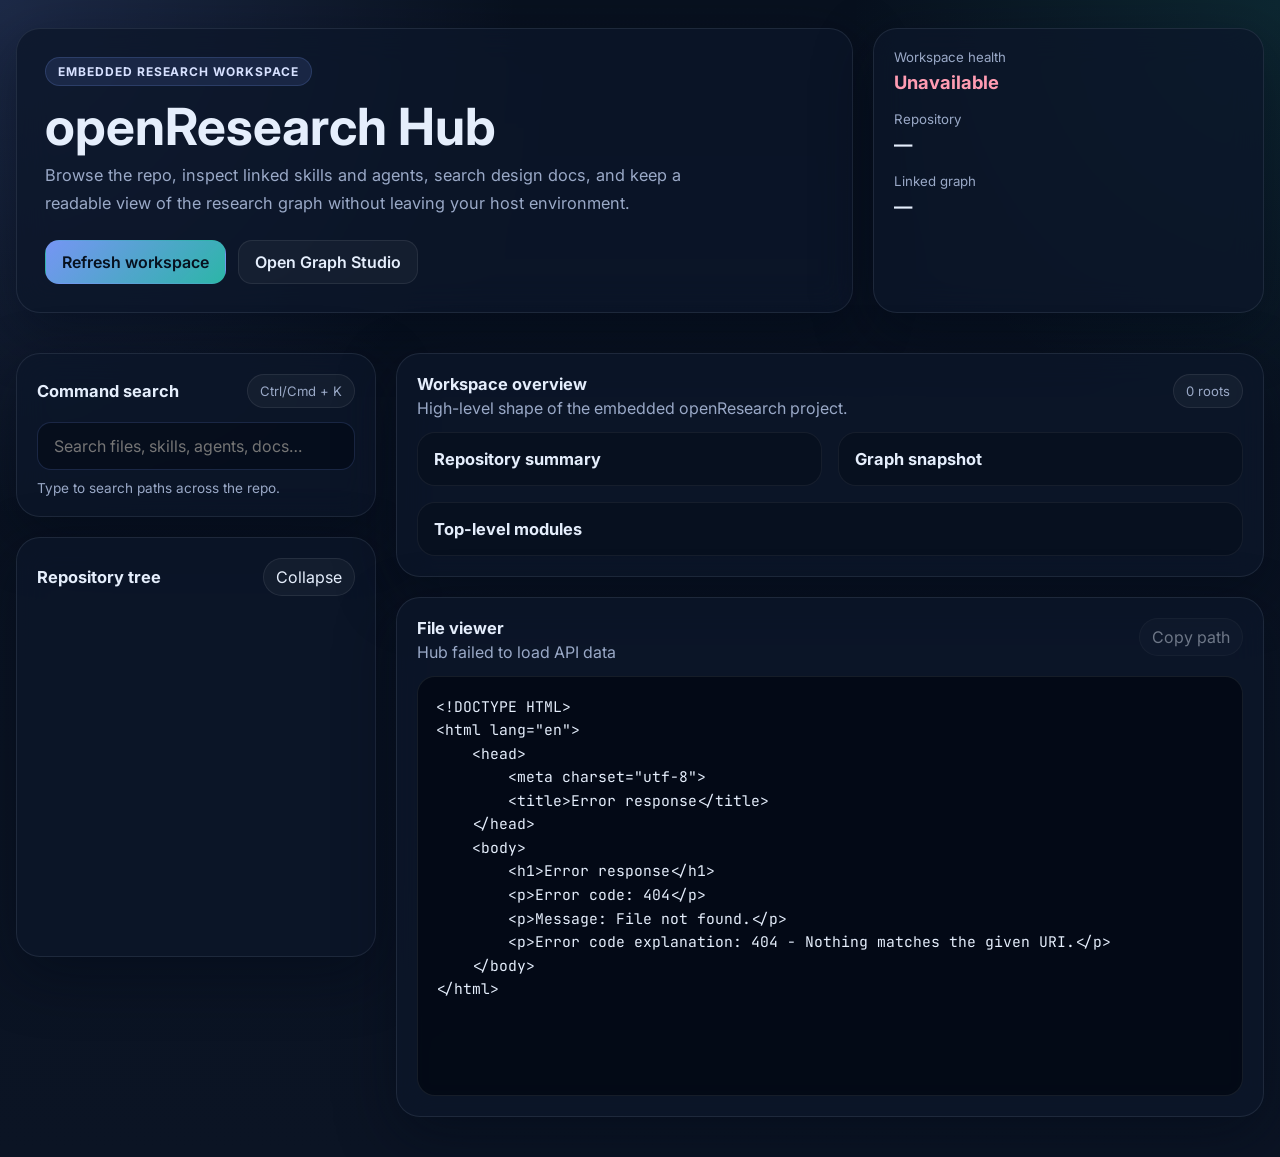
==== apps/research-hub/static/index.html @ 086db65e "first commit" ====
<!doctype html>
<html lang="en">
<head>
  <meta charset="utf-8">
  <meta name="viewport" content="width=device-width, initial-scale=1">
  <title>openResearch Hub</title>
  <link rel="preconnect" href="https://fonts.googleapis.com">
  <link rel="preconnect" href="https://fonts.gstatic.com" crossorigin>
  <link href="https://fonts.googleapis.com/css2?family=Inter:wght@400;500;600;700;800&family=JetBrains+Mono:wght@400;500&display=swap" rel="stylesheet">
  <link rel="stylesheet" href="styles.css">
</head>
<body>
  <div class="app-shell">
    <header class="hero">
      <div class="hero-copy">
        <div class="eyebrow">Embedded research workspace</div>
        <h1>openResearch Hub</h1>
        <p class="hero-text">Browse the repo, inspect linked skills and agents, search design docs, and keep a readable view of the research graph without leaving your host environment.</p>
        <div class="hero-actions">
          <button id="refresh-all" class="btn btn-primary" type="button">Refresh workspace</button>
          <a class="btn btn-secondary" href="/graph-studio/" target="_blank" rel="noreferrer">Open Graph Studio</a>
        </div>
      </div>
      <div class="hero-side panel glass">
        <div class="hero-stat">
          <span class="label">Workspace health</span>
          <strong id="health-status">Checking…</strong>
        </div>
        <div class="hero-stat">
          <span class="label">Repository</span>
          <strong id="repo-name">—</strong>
        </div>
        <div class="hero-stat">
          <span class="label">Linked graph</span>
          <strong id="graph-count">—</strong>
        </div>
      </div>
    </header>

    <section class="metrics" id="metrics"></section>

    <section class="workspace-grid">
      <aside class="sidebar stack">
        <section class="panel">
          <div class="panel-head">
            <h2>Command search</h2>
            <span class="pill">Ctrl/Cmd + K</span>
          </div>
          <div class="search-wrap">
            <input id="search" type="search" placeholder="Search files, skills, agents, docs…" autocomplete="off">
          </div>
          <div id="search-empty" class="muted small">Type to search paths across the repo.</div>
          <div id="search-results" class="result-list"></div>
        </section>

        <section class="panel grow">
          <div class="panel-head">
            <h2>Repository tree</h2>
            <button id="collapse-tree" class="ghost-button" type="button">Collapse</button>
          </div>
          <div id="tree" class="tree"></div>
        </section>
      </aside>

      <main class="content stack">
        <section class="panel overview-panel">
          <div class="panel-head split-head">
            <div>
              <h2>Workspace overview</h2>
              <p class="muted">High-level shape of the embedded openResearch project.</p>
            </div>
            <span class="pill" id="top-level-count">0 roots</span>
          </div>
          <div class="overview-grid">
            <article class="overview-card">
              <h3>Repository summary</h3>
              <div id="summary-cards" class="summary-cards"></div>
            </article>
            <article class="overview-card">
              <h3>Graph snapshot</h3>
              <div id="graph-meta" class="graph-meta"></div>
            </article>
            <article class="overview-card wide">
              <h3>Top-level modules</h3>
              <div id="top-level-tags" class="tag-cloud"></div>
            </article>
          </div>
        </section>

        <section class="panel viewer-panel">
          <div class="panel-head split-head">
            <div>
              <h2>File viewer</h2>
              <p id="file-meta" class="muted">Select a file from the tree or search results.</p>
            </div>
            <div class="viewer-actions">
              <button id="copy-path" class="ghost-button" type="button" disabled>Copy path</button>
            </div>
          </div>
          <pre id="file-content" class="viewer"><code>// No file selected yet.</code></pre>
        </section>
      </main>
    </section>
  </div>

  <script src="app.js"></script>
</body>
</html>
---- apps/research-hub/static/styles.css ----
:root {
  color-scheme: dark;
  --bg: #08111f;
  --bg-elevated: rgba(12, 23, 41, 0.78);
  --bg-strong: #0d1a2e;
  --panel-border: rgba(148, 163, 184, 0.14);
  --text: #e5eefc;
  --muted: #9aa9c7;
  --accent: #7c9cff;
  --accent-2: #30c7b5;
  --danger: #ff7a9a;
  --shadow: 0 18px 60px rgba(2, 8, 23, 0.45);
  --radius-lg: 24px;
  --radius-md: 18px;
  --radius-sm: 12px;
  --mono: "JetBrains Mono", ui-monospace, SFMono-Regular, Menlo, monospace;
  --sans: "Inter", ui-sans-serif, system-ui, -apple-system, BlinkMacSystemFont, "Segoe UI", sans-serif;
}

* { box-sizing: border-box; }
html, body { margin: 0; min-height: 100%; }
body {
  font-family: var(--sans);
  background:
    radial-gradient(circle at top left, rgba(124, 156, 255, 0.18), transparent 30%),
    radial-gradient(circle at top right, rgba(48, 199, 181, 0.12), transparent 25%),
    linear-gradient(180deg, #08111f 0%, #0b1424 100%);
  color: var(--text);
}
button, input, a { font: inherit; }
button { cursor: pointer; }
a { color: inherit; text-decoration: none; }
pre, code { font-family: var(--mono); }

.app-shell {
  width: min(1560px, calc(100vw - 32px));
  margin: 0 auto;
  padding: 28px 0 40px;
}

.hero {
  display: grid;
  grid-template-columns: minmax(0, 1.5fr) minmax(260px, 0.7fr);
  gap: 20px;
  margin-bottom: 20px;
}
.hero-copy,
.panel,
.glass {
  background: var(--bg-elevated);
  border: 1px solid var(--panel-border);
  box-shadow: var(--shadow);
  backdrop-filter: blur(16px);
}
.hero-copy {
  padding: 28px;
  border-radius: var(--radius-lg);
}
.hero-side {
  padding: 22px;
  border-radius: var(--radius-lg);
  display: grid;
  gap: 18px;
  align-content: start;
}
.eyebrow {
  display: inline-flex;
  padding: 6px 12px;
  border-radius: 999px;
  color: #d7e1ff;
  background: rgba(124, 156, 255, 0.12);
  border: 1px solid rgba(124, 156, 255, 0.18);
  font-size: 12px;
  font-weight: 700;
  letter-spacing: 0.08em;
  text-transform: uppercase;
}
.hero h1 {
  margin: 14px 0 10px;
  font-size: clamp(2rem, 4vw, 3.6rem);
  line-height: 1.02;
}
.hero-text {
  margin: 0;
  max-width: 70ch;
  color: var(--muted);
  font-size: 1.02rem;
  line-height: 1.7;
}
.hero-actions {
  display: flex;
  flex-wrap: wrap;
  gap: 12px;
  margin-top: 22px;
}
.btn {
  display: inline-flex;
  align-items: center;
  justify-content: center;
  min-height: 44px;
  padding: 0 16px;
  border-radius: 14px;
  border: 1px solid transparent;
  font-weight: 600;
  transition: transform 120ms ease, background 120ms ease, border-color 120ms ease;
}
.btn:hover, .ghost-button:hover { transform: translateY(-1px); }
.btn-primary {
  background: linear-gradient(135deg, rgba(124, 156, 255, 0.95), rgba(48, 199, 181, 0.9));
  color: #07111f;
}
.btn-secondary {
  background: rgba(255,255,255,0.04);
  border-color: rgba(255,255,255,0.08);
}
.hero-stat { display: grid; gap: 6px; }
.hero-stat .label {
  color: var(--muted);
  font-size: 0.83rem;
}
.hero-stat strong { font-size: 1.15rem; }

.metrics {
  display: grid;
  grid-template-columns: repeat(auto-fit, minmax(180px, 1fr));
  gap: 14px;
  margin-bottom: 20px;
}
.metric-card {
  background: rgba(12, 23, 41, 0.62);
  border: 1px solid var(--panel-border);
  border-radius: var(--radius-md);
  padding: 18px;
  box-shadow: var(--shadow);
}
.metric-card .label {
  color: var(--muted);
  font-size: 0.84rem;
  margin-bottom: 8px;
}
.metric-card .value {
  font-size: 1.9rem;
  font-weight: 800;
}
.metric-card .caption {
  margin-top: 8px;
  color: var(--muted);
  font-size: 0.82rem;
}

.workspace-grid {
  display: grid;
  grid-template-columns: minmax(280px, 360px) minmax(0, 1fr);
  gap: 20px;
}
.stack {
  display: grid;
  gap: 20px;
  align-content: start;
}
.grow { min-height: 420px; }
.panel {
  border-radius: var(--radius-lg);
  padding: 20px;
}
.panel-head {
  display: flex;
  align-items: center;
  justify-content: space-between;
  gap: 12px;
  margin-bottom: 14px;
}
.split-head { align-items: flex-start; }
.panel-head h2, .overview-card h3 {
  margin: 0;
  font-size: 1.03rem;
}
.panel-head p { margin: 4px 0 0; }
.ghost-button, .pill {
  border-radius: 999px;
  border: 1px solid rgba(255,255,255,0.08);
  background: rgba(255,255,255,0.04);
  color: var(--text);
  padding: 8px 12px;
}
.ghost-button[disabled] { opacity: 0.45; cursor: default; }
.pill {
  font-size: 0.82rem;
  color: var(--muted);
}
.search-wrap {
  position: relative;
  margin-bottom: 10px;
}
#search {
  width: 100%;
  min-height: 48px;
  border-radius: 14px;
  background: rgba(3, 10, 20, 0.55);
  color: var(--text);
  border: 1px solid rgba(124, 156, 255, 0.18);
  padding: 0 16px;
  outline: none;
}
#search:focus {
  border-color: rgba(124, 156, 255, 0.65);
  box-shadow: 0 0 0 4px rgba(124, 156, 255, 0.14);
}
.muted { color: var(--muted); }
.small { font-size: 0.85rem; }

.result-list, .tree {
  display: grid;
  gap: 8px;
  max-height: 62vh;
  overflow: auto;
  padding-right: 2px;
}
.result-item, .tree-item {
  border: 1px solid rgba(255,255,255,0.06);
  background: rgba(3, 10, 20, 0.36);
  border-radius: 14px;
}
.result-item button,
.tree-file,
.tree-dir {
  width: 100%;
  text-align: left;
  background: transparent;
  border: 0;
  color: inherit;
  padding: 11px 12px;
}
.result-item button:hover,
.tree-file:hover,
.tree-dir:hover {
  background: rgba(255,255,255,0.03);
}
.result-path,
.tree-path {
  font-family: var(--mono);
  font-size: 0.82rem;
  word-break: break-word;
}
.result-meta,
.tree-meta {
  display: flex;
  gap: 8px;
  margin-top: 6px;
  color: var(--muted);
  font-size: 0.75rem;
}
.tree-children {
  display: grid;
  gap: 8px;
  padding: 0 0 10px 14px;
}
.tree-dir-row {
  display: flex;
  align-items: center;
  gap: 10px;
}
.twisty {
  width: 28px;
  height: 28px;
  display: inline-flex;
  align-items: center;
  justify-content: center;
  border-radius: 10px;
  background: rgba(255,255,255,0.04);
  color: var(--muted);
  border: 1px solid rgba(255,255,255,0.08);
}
.tree-item.collapsed > .tree-children { display: none; }
.tree-item.collapsed .twisty { transform: rotate(-90deg); }

.overview-grid {
  display: grid;
  grid-template-columns: repeat(2, minmax(0, 1fr));
  gap: 16px;
}
.overview-card {
  border-radius: var(--radius-md);
  border: 1px solid rgba(255,255,255,0.06);
  background: rgba(3, 10, 20, 0.34);
  padding: 16px;
}
.overview-card.wide { grid-column: 1 / -1; }
.summary-cards {
  display: grid;
  grid-template-columns: repeat(auto-fit, minmax(150px, 1fr));
  gap: 10px;
}
.summary-card {
  padding: 12px;
  border-radius: 14px;
  background: rgba(124, 156, 255, 0.06);
  border: 1px solid rgba(124, 156, 255, 0.1);
}
.summary-card .count {
  display: block;
  font-size: 1.2rem;
  font-weight: 800;
}
.summary-card .kind {
  color: var(--muted);
  font-size: 0.83rem;
}
.graph-meta {
  display: grid;
  gap: 10px;
}
.graph-row {
  display: flex;
  justify-content: space-between;
  gap: 10px;
  padding-bottom: 10px;
  border-bottom: 1px dashed rgba(255,255,255,0.08);
}
.graph-row:last-child { border-bottom: 0; padding-bottom: 0; }
.tag-cloud {
  display: flex;
  flex-wrap: wrap;
  gap: 10px;
}
.tag {
  padding: 8px 12px;
  border-radius: 999px;
  background: rgba(48, 199, 181, 0.08);
  border: 1px solid rgba(48, 199, 181, 0.16);
  color: #d5fff8;
}
.viewer-panel { min-height: 520px; }
.viewer {
  min-height: 420px;
  margin: 0;
  padding: 18px;
  border-radius: var(--radius-md);
  background: rgba(2, 8, 18, 0.78);
  border: 1px solid rgba(255,255,255,0.08);
  overflow: auto;
  white-space: pre-wrap;
  word-break: break-word;
  line-height: 1.6;
  font-size: 0.92rem;
}
.viewer code { color: #dce9ff; }
.viewer-actions { display: flex; gap: 10px; }

.status-ok { color: #8bf6c8; }
.status-warn { color: #ffd08a; }
.status-bad { color: #ff9cb2; }

@media (max-width: 1120px) {
  .workspace-grid,
  .hero,
  .overview-grid {
    grid-template-columns: 1fr;
  }
  .app-shell {
    width: min(100vw - 20px, 1560px);
  }
}

@media (max-width: 720px) {
  .app-shell { padding-top: 16px; }
  .hero-copy, .panel, .hero-side { padding: 16px; }
  .metrics { grid-template-columns: repeat(2, minmax(0, 1fr)); }
  .summary-cards { grid-template-columns: 1fr 1fr; }
}
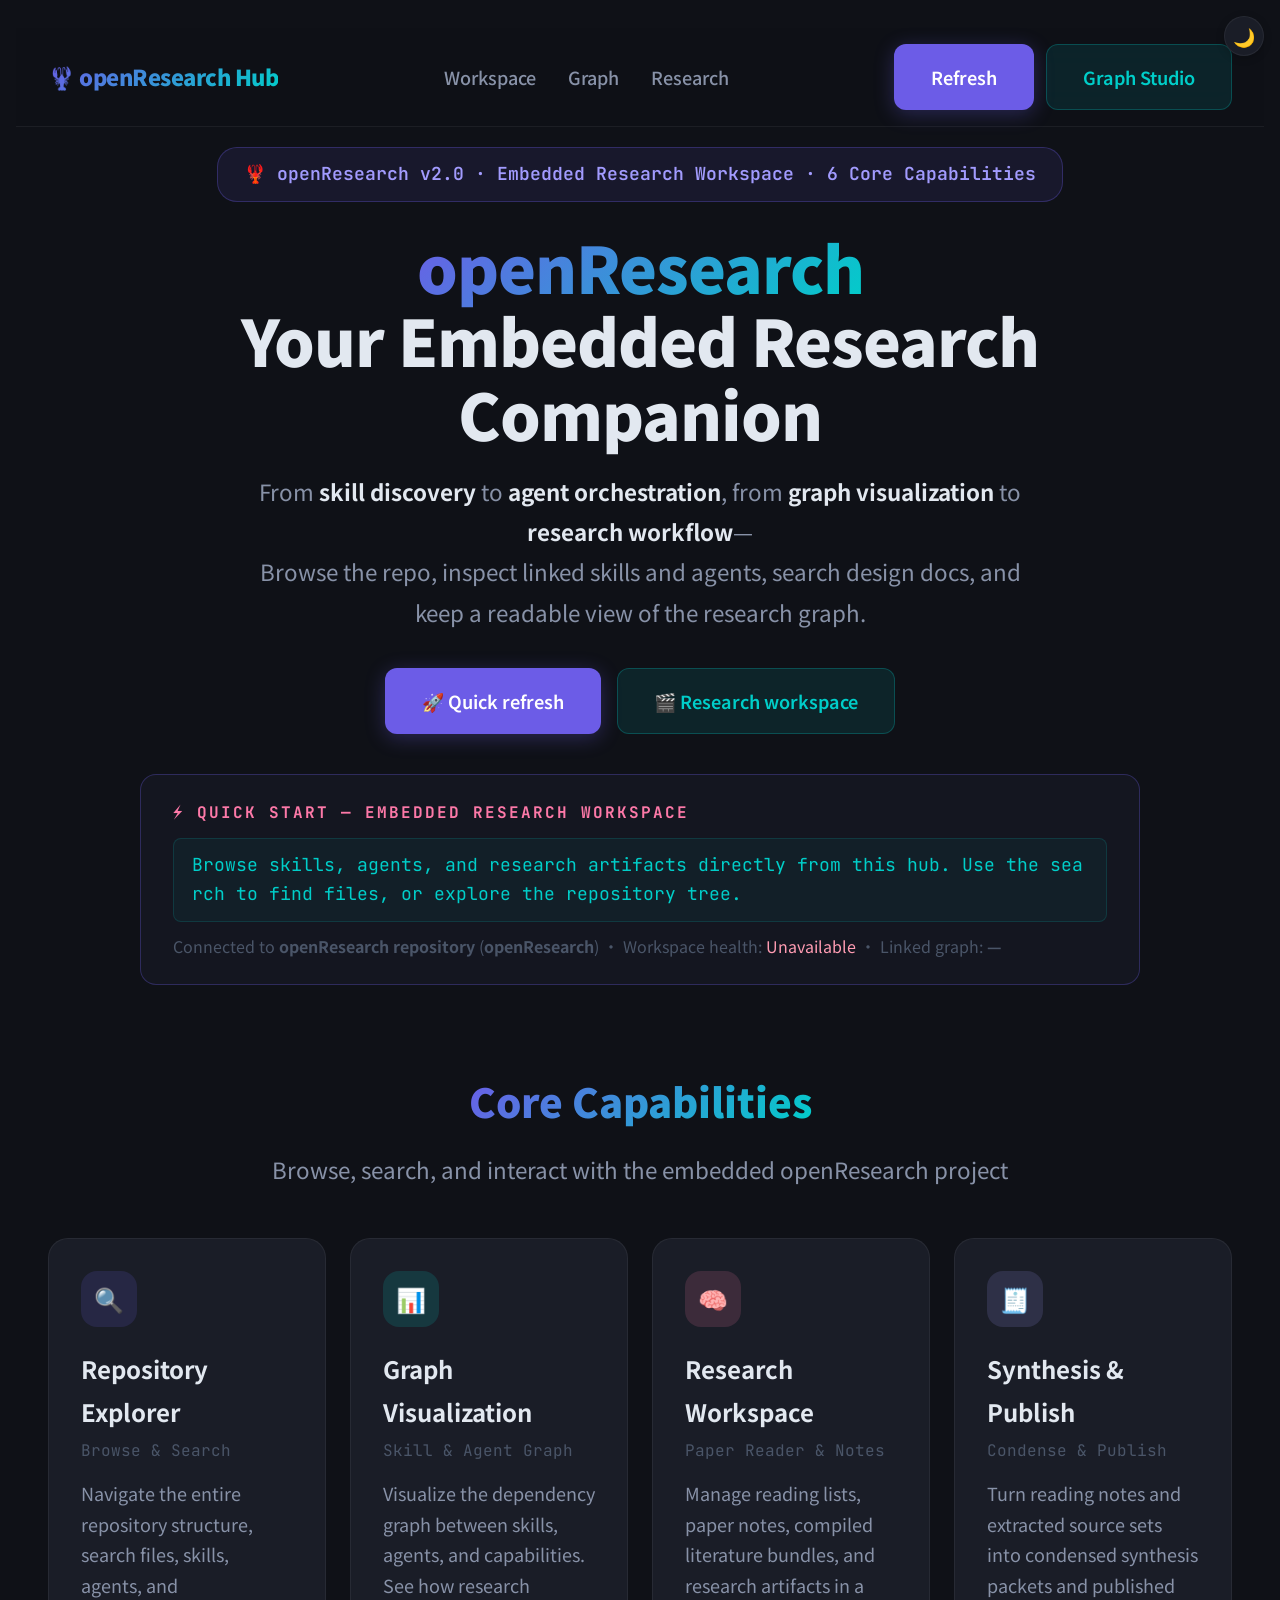
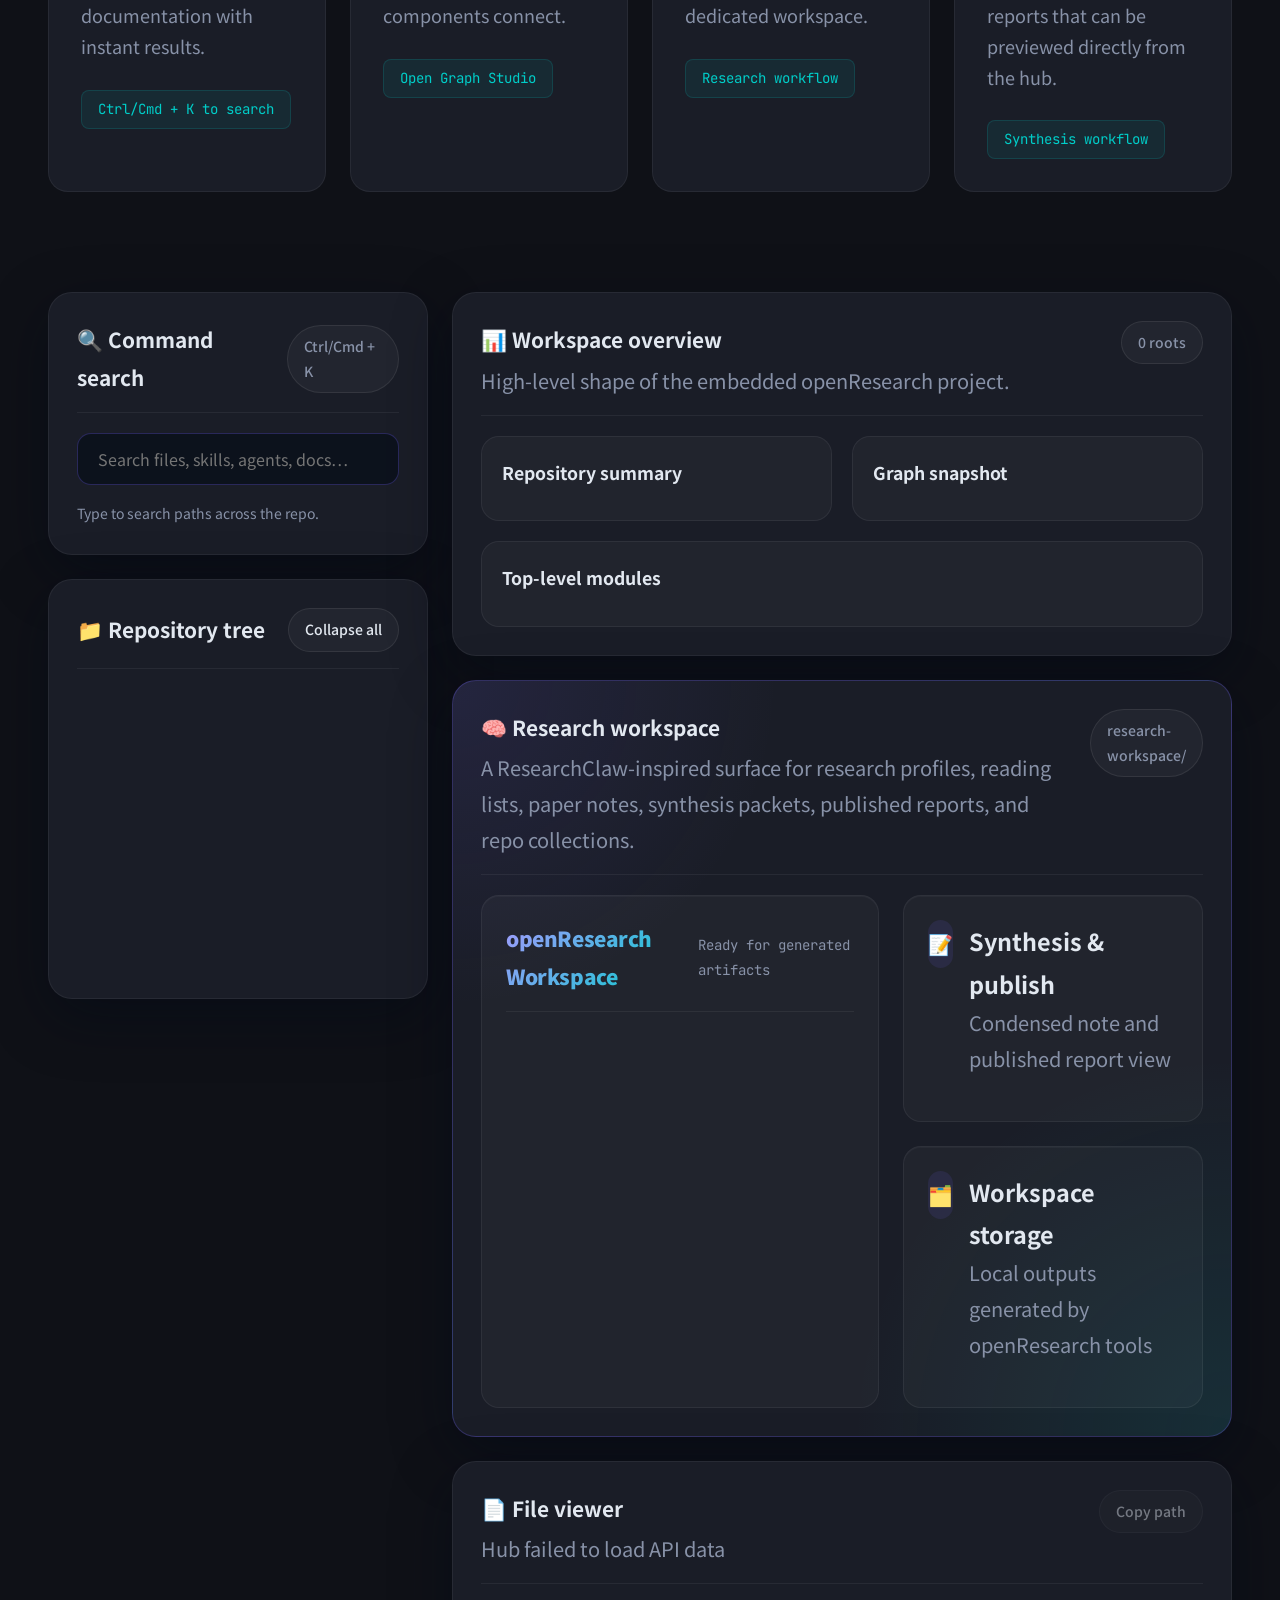
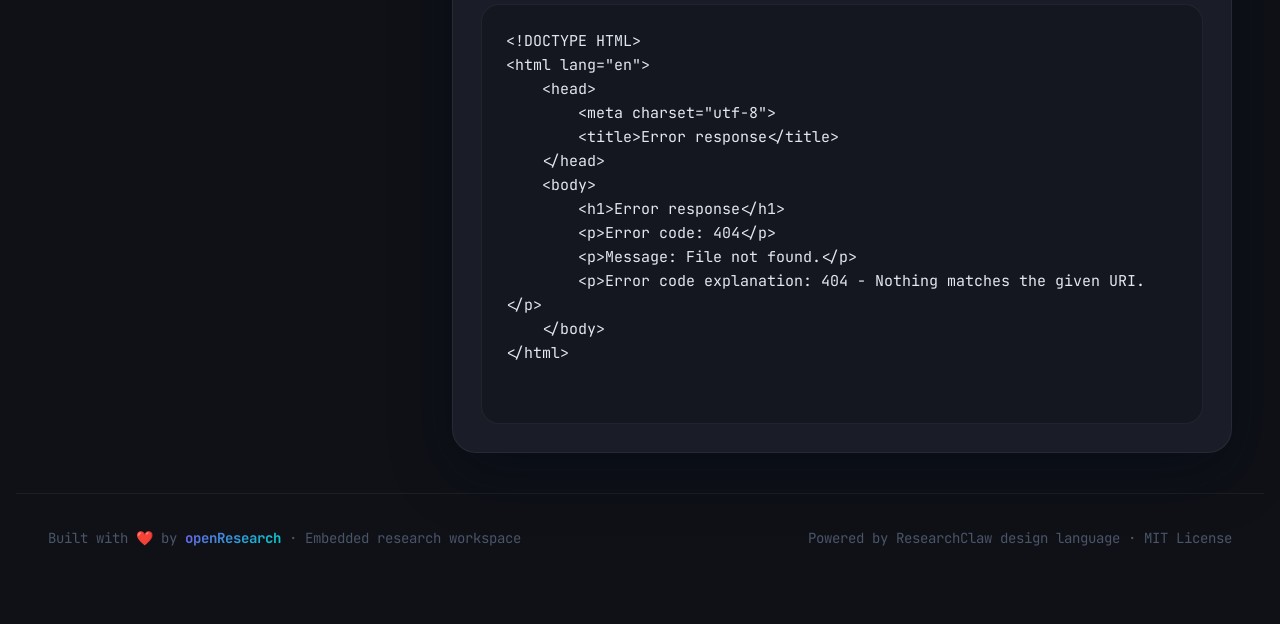
==== commit 64cb241a: "new edit" ====
--- a/apps/research-hub/static/index.html
+++ b/apps/research-hub/static/index.html
@@ -6,44 +6,100 @@
   <title>openResearch Hub</title>
   <link rel="preconnect" href="https://fonts.googleapis.com">
   <link rel="preconnect" href="https://fonts.gstatic.com" crossorigin>
-  <link href="https://fonts.googleapis.com/css2?family=Inter:wght@400;500;600;700;800&family=JetBrains+Mono:wght@400;500&display=swap" rel="stylesheet">
+  <link href="https://fonts.googleapis.com/css2?family=Noto+Sans+SC:wght@300;400;500;700;900&family=JetBrains+Mono:wght@400;500;700&display=swap" rel="stylesheet">
   <link rel="stylesheet" href="styles.css">
 </head>
 <body>
+  <!-- Theme toggle button -->
+  <button id="theme-toggle" type="button" title="Toggle light/dark mode" style="position:fixed;top:16px;right:16px;z-index:9999;width:40px;height:40px;border-radius:50%;border:1px solid var(--border);background:var(--bg-card);color:var(--text);font-size:18px;cursor:pointer;display:flex;align-items:center;justify-content:center;transition:all .3s;box-shadow:0 2px 8px rgba(0,0,0,.2);">🌙</button>
+
   <div class="app-shell">
-    <header class="hero">
-      <div class="hero-copy">
-        <div class="eyebrow">Embedded research workspace</div>
-        <h1>openResearch Hub</h1>
-        <p class="hero-text">Browse the repo, inspect linked skills and agents, search design docs, and keep a readable view of the research graph without leaving your host environment.</p>
-        <div class="hero-actions">
-          <button id="refresh-all" class="btn btn-primary" type="button">Refresh workspace</button>
-          <a class="btn btn-secondary" href="/graph-studio/" target="_blank" rel="noreferrer">Open Graph Studio</a>
-        </div>
-      </div>
-      <div class="hero-side panel glass">
-        <div class="hero-stat">
-          <span class="label">Workspace health</span>
-          <strong id="health-status">Checking…</strong>
-        </div>
-        <div class="hero-stat">
-          <span class="label">Repository</span>
-          <strong id="repo-name">—</strong>
-        </div>
-        <div class="hero-stat">
-          <span class="label">Linked graph</span>
-          <strong id="graph-count">—</strong>
-        </div>
-      </div>
-    </header>
+    <!-- Top navigation -->
+    <nav class="nav">
+      <div class="nav-inner">
+        <a href="#" class="nav-logo">🦞 openResearch Hub</a>
+        <div class="nav-links">
+          <a href="#workspace">Workspace</a>
+          <a href="#graph">Graph</a>
+          <a href="#research">Research</a>
+        </div>
+        <div class="nav-actions">
+          <button id="refresh-all" class="btn btn-primary" type="button">Refresh</button>
+          <a class="btn btn-secondary" href="/graph-studio/" target="_blank" rel="noreferrer">Graph Studio</a>
+        </div>
+      </div>
+    </nav>
+
+    <!-- Hero section -->
+    <section class="hero">
+      <div class="hero-badge">🦞 openResearch v2.0 · Embedded Research Workspace · 6 Core Capabilities</div>
+      <h1><span class="grad">openResearch</span><br>Your Embedded Research Companion</h1>
+      <p class="hero-sub">
+        From <strong>skill discovery</strong> to <strong>agent orchestration</strong>, from <strong>graph visualization</strong> to <strong>research workflow</strong>—<br>
+        Browse the repo, inspect linked skills and agents, search design docs, and keep a readable view of the research graph.
+      </p>
+      <div class="hero-actions">
+        <button id="quick-refresh" class="btn btn-primary" type="button">🚀 Quick refresh</button>
+        <a class="btn btn-secondary" href="#research">🎬 Research workspace</a>
+      </div>
+    </section>
+
+    <!-- Install/quick start banner -->
+    <div class="install-banner">
+      <div class="install-label">⚡ Quick start — Embedded research workspace</div>
+      <div class="install-code">Browse skills, agents, and research artifacts directly from this hub. Use the search to find files, or explore the repository tree.</div>
+      <div class="install-note">Connected to <strong id="repo-display">openResearch repository</strong> <span class="install-meta">(<strong id="repo-name">openResearch</strong>)</span> · Workspace health: <span id="health-status-badge">Checking…</span> · Linked graph: <strong id="graph-count">—</strong></div>
+    </div>
 
     <section class="metrics" id="metrics"></section>
 
+    <!-- Capabilities grid -->
+    <section id="capabilities" class="section">
+      <div class="section-heading">
+        <h2><span class="grad">Core Capabilities</span></h2>
+        <p>Browse, search, and interact with the embedded openResearch project</p>
+      </div>
+      <div class="cap-grid">
+        <div class="cap-card">
+          <div class="cap-icon icon-scout">🔍</div>
+          <h3>Repository Explorer</h3>
+          <div class="cap-en">Browse & Search</div>
+          <p>Navigate the entire repository structure, search files, skills, agents, and documentation with instant results.</p>
+          <span class="cap-trigger">Ctrl/Cmd + K to search</span>
+        </div>
+
+        <div class="cap-card">
+          <div class="cap-icon icon-reader">📊</div>
+          <h3>Graph Visualization</h3>
+          <div class="cap-en">Skill & Agent Graph</div>
+          <p>Visualize the dependency graph between skills, agents, and capabilities. See how research components connect.</p>
+          <span class="cap-trigger">Open Graph Studio</span>
+        </div>
+
+        <div class="cap-card">
+          <div class="cap-icon icon-list">🧠</div>
+          <h3>Research Workspace</h3>
+          <div class="cap-en">Paper Reader & Notes</div>
+          <p>Manage reading lists, paper notes, compiled literature bundles, and research artifacts in a dedicated workspace.</p>
+          <span class="cap-trigger">Research workflow</span>
+        </div>
+
+        <div class="cap-card">
+          <div class="cap-icon icon-publish">🧾</div>
+          <h3>Synthesis & Publish</h3>
+          <div class="cap-en">Condense & Publish</div>
+          <p>Turn reading notes and extracted source sets into condensed synthesis packets and published reports that can be previewed directly from the hub.</p>
+          <span class="cap-trigger">Synthesis workflow</span>
+        </div>
+      </div>
+    </section>
+
+    <!-- Main workspace grid -->
     <section class="workspace-grid">
       <aside class="sidebar stack">
         <section class="panel">
           <div class="panel-head">
-            <h2>Command search</h2>
+            <h2>🔍 Command search</h2>
             <span class="pill">Ctrl/Cmd + K</span>
           </div>
           <div class="search-wrap">
@@ -55,8 +111,8 @@
 
         <section class="panel grow">
           <div class="panel-head">
-            <h2>Repository tree</h2>
-            <button id="collapse-tree" class="ghost-button" type="button">Collapse</button>
+            <h2>📁 Repository tree</h2>
+            <button id="collapse-tree" class="ghost-button" type="button">Collapse all</button>
           </div>
           <div id="tree" class="tree"></div>
         </section>
@@ -66,7 +122,7 @@
         <section class="panel overview-panel">
           <div class="panel-head split-head">
             <div>
-              <h2>Workspace overview</h2>
+              <h2>📊 Workspace overview</h2>
               <p class="muted">High-level shape of the embedded openResearch project.</p>
             </div>
             <span class="pill" id="top-level-count">0 roots</span>
@@ -87,22 +143,101 @@
           </div>
         </section>
 
+        <section id="research" class="panel research-workspace-panel">
+          <div class="panel-head split-head">
+            <div>
+              <h2>🧠 Research workspace</h2>
+              <p class="muted">A ResearchClaw-inspired surface for research profiles, reading lists, paper notes, synthesis packets, published reports, and repo collections.</p>
+            </div>
+            <span id="workspace-root" class="pill">research-workspace/</span>
+          </div>
+          <div class="workspace-showcase">
+            <div class="workspace-stage">
+              <div class="workspace-topbar">
+                <span class="workspace-logo">openResearch Workspace</span>
+                <span id="workspace-updated" class="workspace-date">Ready for generated artifacts</span>
+              </div>
+              <div id="workspace-stats" class="workspace-stats"></div>
+              <div id="workspace-board" class="workspace-board"></div>
+            </div>
+            <div class="workspace-side-stack">
+              <article class="workspace-card workspace-note-card">
+                <div class="workspace-card-head">
+                  <span class="workspace-card-icon">📝</span>
+                  <div>
+                    <h3>Synthesis & publish</h3>
+                    <p class="muted">Condensed note and published report view</p>
+                  </div>
+                </div>
+                <div id="workspace-note" class="workspace-note"></div>
+              </article>
+              <article class="workspace-card workspace-storage-card">
+                <div class="workspace-card-head">
+                  <span class="workspace-card-icon">🗂️</span>
+                  <div>
+                    <h3>Workspace storage</h3>
+                    <p class="muted">Local outputs generated by openResearch tools</p>
+                  </div>
+                </div>
+                <div id="workspace-assets" class="workspace-assets"></div>
+              </article>
+            </div>
+          </div>
+        </section>
+
         <section class="panel viewer-panel">
           <div class="panel-head split-head">
             <div>
-              <h2>File viewer</h2>
+              <h2>📄 File viewer</h2>
               <p id="file-meta" class="muted">Select a file from the tree or search results.</p>
             </div>
             <div class="viewer-actions">
+              <a id="open-preview" class="ghost-button" href="#" target="_blank" rel="noreferrer" hidden>Open preview</a>
               <button id="copy-path" class="ghost-button" type="button" disabled>Copy path</button>
             </div>
           </div>
           <pre id="file-content" class="viewer"><code>// No file selected yet.</code></pre>
+          <div id="report-preview-wrap" class="report-preview-wrap" hidden>
+            <iframe id="report-preview" class="report-preview" title="Published report preview"></iframe>
+          </div>
         </section>
       </main>
     </section>
+
+    <!-- Footer -->
+    <footer class="site-footer">
+      <span>Built with ❤️ by <span class="footer-brand">openResearch</span> · Embedded research workspace</span>
+      <span>Powered by ResearchClaw design language · MIT License</span>
+    </footer>
   </div>
 
   <script src="app.js"></script>
+  <script>
+    // Theme toggle functionality
+    (() => {
+      var saved = localStorage.getItem('theme');
+      var btn;
+      if(saved === 'light') {
+        document.body.classList.add('light');
+        btn = document.getElementById('theme-toggle');
+        if(btn) btn.textContent = '☀️';
+      }
+    })();
+    
+    const toggleTheme = () => {
+      var isLight = document.body.classList.toggle('light');
+      var btn = document.getElementById('theme-toggle');
+      btn.textContent = isLight ? '☀️' : '🌙';
+      localStorage.setItem('theme', isLight ? 'light' : 'dark');
+    }
+    
+    // Attach theme toggle
+    document.getElementById('theme-toggle').addEventListener('click', toggleTheme);
+    
+    // Quick refresh button
+    document.getElementById('quick-refresh').addEventListener('click', () => {
+      document.getElementById('refresh-all').click();
+    });
+  </script>
 </body>
 </html>
--- a/apps/research-hub/static/styles.css
+++ b/apps/research-hub/static/styles.css
@@ -1,36 +1,61 @@
 :root {
   color-scheme: dark;
-  --bg: #08111f;
-  --bg-elevated: rgba(12, 23, 41, 0.78);
-  --bg-strong: #0d1a2e;
-  --panel-border: rgba(148, 163, 184, 0.14);
-  --text: #e5eefc;
-  --muted: #9aa9c7;
-  --accent: #7c9cff;
-  --accent-2: #30c7b5;
-  --danger: #ff7a9a;
+  --bg: #0f1117;
+  --bg-card: #1a1d27;
+  --bg-code: #141620;
+  --accent: #6c5ce7;
+  --accent2: #00cec9;
+  --accent3: #fd79a8;
+  --accent4: #a29bfe;
+  --accent5: #ffeaa7;
+  --text: #e2e8f0;
+  --text-dim: #8892a8;
+  --text-muted: #4a5568;
+  --border: rgba(255,255,255,0.06);
+  --border-acc: rgba(108,92,231,0.3);
   --shadow: 0 18px 60px rgba(2, 8, 23, 0.45);
   --radius-lg: 24px;
   --radius-md: 18px;
   --radius-sm: 12px;
   --mono: "JetBrains Mono", ui-monospace, SFMono-Regular, Menlo, monospace;
-  --sans: "Inter", ui-sans-serif, system-ui, -apple-system, BlinkMacSystemFont, "Segoe UI", sans-serif;
-}
-
-* { box-sizing: border-box; }
-html, body { margin: 0; min-height: 100%; }
+  --sans: "Noto Sans SC", ui-sans-serif, system-ui, -apple-system, BlinkMacSystemFont, "Segoe UI", sans-serif;
+  --nav-bg-rgb: 15,17,23;
+}
+
+/* Light mode variables */
+body.light {
+  --bg: #ffffff;
+  --bg-card: #f8f9fa;
+  --bg-code: #f1f3f5;
+  --text: #1a1a2e;
+  --text-dim: #4a5568;
+  --text-muted: #718096;
+  --border: rgba(0,0,0,0.08);
+  --border-acc: rgba(108,92,231,0.2);
+  --nav-bg-rgb: 255,255,255;
+}
+
+*, *::before, *::after { margin: 0; padding: 0; box-sizing: border-box; }
+html { scroll-behavior: smooth; background: var(--bg); }
 body {
   font-family: var(--sans);
-  background:
-    radial-gradient(circle at top left, rgba(124, 156, 255, 0.18), transparent 30%),
-    radial-gradient(circle at top right, rgba(48, 199, 181, 0.12), transparent 25%),
-    linear-gradient(180deg, #08111f 0%, #0b1424 100%);
+  background: var(--bg);
   color: var(--text);
+  min-height: 100vh;
+  line-height: 1.8;
+  font-size: 20px;
+  transition: background .3s, color .3s;
 }
 button, input, a { font: inherit; }
 button { cursor: pointer; }
-a { color: inherit; text-decoration: none; }
+a { color: var(--accent); text-decoration: none; }
+a:hover { text-decoration: underline; }
 pre, code { font-family: var(--mono); }
+
+/* Scrollbar */
+::-webkit-scrollbar { width: 6px; }
+::-webkit-scrollbar-track { background: var(--bg); }
+::-webkit-scrollbar-thumb { background: var(--accent); border-radius: 3px; }
 
 .app-shell {
   width: min(1560px, calc(100vw - 32px));
@@ -38,188 +63,396 @@
   padding: 28px 0 40px;
 }
 
+/* ── Navigation ── */
+.nav {
+  position: sticky;
+  top: 0;
+  z-index: 100;
+  background: rgba(var(--nav-bg-rgb), 0.85);
+  backdrop-filter: blur(20px);
+  border-bottom: 1px solid var(--border);
+  padding: 16px 0;
+  margin-bottom: 20px;
+}
+.nav-inner {
+  max-width: 1560px;
+  margin: 0 auto;
+  padding: 0 32px;
+  display: flex;
+  align-items: center;
+  justify-content: space-between;
+  gap: 20px;
+}
+.nav-logo {
+  font-size: 22px;
+  font-weight: 900;
+  background: linear-gradient(135deg, var(--accent), var(--accent2));
+  -webkit-background-clip: text;
+  -webkit-text-fill-color: transparent;
+  letter-spacing: -0.5px;
+  text-decoration: none;
+}
+.nav-links {
+  display: flex;
+  gap: 32px;
+  font-size: 18px;
+  font-weight: 500;
+  flex: 1;
+  justify-content: center;
+}
+.nav-links a {
+  color: var(--text-dim);
+  text-decoration: none;
+  transition: color .2s;
+}
+.nav-links a:hover {
+  color: var(--text);
+  text-decoration: none;
+}
+.nav-actions {
+  display: flex;
+  gap: 12px;
+}
+
+/* ── Hero ── */
 .hero {
-  display: grid;
-  grid-template-columns: minmax(0, 1.5fr) minmax(260px, 0.7fr);
-  gap: 20px;
+  max-width: 1200px;
+  margin: 0 auto 40px;
+  padding: 0 32px;
+  text-align: center;
+}
+.hero-badge {
+  display: inline-flex;
+  align-items: center;
+  gap: 8px;
+  padding: 10px 26px;
+  border-radius: 20px;
+  background: rgba(108,92,231,0.1);
+  border: 1px solid var(--border-acc);
+  font-size: 18px;
+  font-weight: 600;
+  color: var(--accent4);
+  margin-bottom: 28px;
+  font-family: var(--mono);
+}
+.hero h1 {
+  font-size: clamp(2.5rem, 5vw, 4rem);
+  font-weight: 900;
+  line-height: 1.15;
   margin-bottom: 20px;
-}
-.hero-copy,
-.panel,
-.glass {
-  background: var(--bg-elevated);
-  border: 1px solid var(--panel-border);
-  box-shadow: var(--shadow);
-  backdrop-filter: blur(16px);
-}
-.hero-copy {
-  padding: 28px;
-  border-radius: var(--radius-lg);
-}
-.hero-side {
-  padding: 22px;
-  border-radius: var(--radius-lg);
-  display: grid;
-  gap: 18px;
-  align-content: start;
-}
-.eyebrow {
-  display: inline-flex;
-  padding: 6px 12px;
-  border-radius: 999px;
-  color: #d7e1ff;
-  background: rgba(124, 156, 255, 0.12);
-  border: 1px solid rgba(124, 156, 255, 0.18);
-  font-size: 12px;
-  font-weight: 700;
-  letter-spacing: 0.08em;
-  text-transform: uppercase;
-}
-.hero h1 {
-  margin: 14px 0 10px;
-  font-size: clamp(2rem, 4vw, 3.6rem);
-  line-height: 1.02;
-}
-.hero-text {
-  margin: 0;
-  max-width: 70ch;
-  color: var(--muted);
-  font-size: 1.02rem;
-  line-height: 1.7;
+  letter-spacing: -1px;
+}
+.hero h1 .grad {
+  background: linear-gradient(135deg, var(--accent), var(--accent2));
+  -webkit-background-clip: text;
+  -webkit-text-fill-color: transparent;
+}
+.hero-sub {
+  font-size: 1.4rem;
+  color: var(--text-dim);
+  max-width: 800px;
+  margin: 0 auto 36px;
+  line-height: 1.8;
+}
+.hero-sub strong {
+  color: var(--text);
 }
 .hero-actions {
   display: flex;
+  gap: 16px;
+  justify-content: center;
   flex-wrap: wrap;
-  gap: 12px;
-  margin-top: 22px;
+  margin-bottom: 40px;
 }
 .btn {
   display: inline-flex;
   align-items: center;
-  justify-content: center;
-  min-height: 44px;
-  padding: 0 16px;
-  border-radius: 14px;
+  gap: 10px;
+  padding: 16px 36px;
+  border-radius: 12px;
+  font-size: 18px;
+  font-weight: 600;
+  text-decoration: none;
+  transition: transform .15s, box-shadow .15s;
   border: 1px solid transparent;
-  font-weight: 600;
-  transition: transform 120ms ease, background 120ms ease, border-color 120ms ease;
-}
-.btn:hover, .ghost-button:hover { transform: translateY(-1px); }
+  cursor: pointer;
+}
+.btn:hover {
+  transform: translateY(-2px);
+  text-decoration: none;
+}
 .btn-primary {
-  background: linear-gradient(135deg, rgba(124, 156, 255, 0.95), rgba(48, 199, 181, 0.9));
-  color: #07111f;
+  background: var(--accent);
+  color: #fff;
+  box-shadow: 0 4px 20px rgba(108,92,231,0.3);
+}
+.btn-primary:hover {
+  box-shadow: 0 8px 30px rgba(108,92,231,0.4);
 }
 .btn-secondary {
-  background: rgba(255,255,255,0.04);
-  border-color: rgba(255,255,255,0.08);
-}
-.hero-stat { display: grid; gap: 6px; }
-.hero-stat .label {
-  color: var(--muted);
-  font-size: 0.83rem;
-}
-.hero-stat strong { font-size: 1.15rem; }
+  background: rgba(0,206,201,0.1);
+  border: 1px solid rgba(0,206,201,0.25);
+  color: var(--accent2);
+}
+
+/* ── Install banner ── */
+.install-banner {
+  max-width: 1000px;
+  margin: 0 auto 40px;
+  background: var(--bg-code);
+  border: 1px solid var(--border-acc);
+  border-radius: 16px;
+  padding: 24px 32px;
+  text-align: left;
+}
+.install-label {
+  font-size: 16px;
+  font-weight: 700;
+  color: var(--accent3);
+  text-transform: uppercase;
+  letter-spacing: 2px;
+  margin-bottom: 10px;
+  font-family: var(--mono);
+}
+.install-code {
+  font-family: var(--mono);
+  font-size: 18px;
+  color: var(--accent2);
+  background: rgba(0,206,201,0.05);
+  padding: 12px 18px;
+  border-radius: 8px;
+  border: 1px solid rgba(0,206,201,0.15);
+  word-break: break-all;
+  line-height: 1.6;
+}
+.install-note {
+  font-size: 16px;
+  color: var(--text-muted);
+  margin-top: 10px;
+}
 
 .metrics {
   display: grid;
   grid-template-columns: repeat(auto-fit, minmax(180px, 1fr));
   gap: 14px;
-  margin-bottom: 20px;
+  margin-bottom: 40px;
 }
 .metric-card {
-  background: rgba(12, 23, 41, 0.62);
-  border: 1px solid var(--panel-border);
+  background: var(--bg-card);
+  border: 1px solid var(--border);
   border-radius: var(--radius-md);
-  padding: 18px;
+  padding: 24px;
   box-shadow: var(--shadow);
+  transition: border-color .2s;
+}
+.metric-card:hover {
+  border-color: rgba(108,92,231,0.25);
 }
 .metric-card .label {
-  color: var(--muted);
-  font-size: 0.84rem;
+  color: var(--text-dim);
+  font-size: 16px;
   margin-bottom: 8px;
 }
 .metric-card .value {
-  font-size: 1.9rem;
-  font-weight: 800;
+  font-size: 2.2rem;
+  font-weight: 900;
 }
 .metric-card .caption {
   margin-top: 8px;
-  color: var(--muted);
-  font-size: 0.82rem;
+  color: var(--text-muted);
+  font-size: 14px;
+}
+
+/* ── Capabilities grid ── */
+.section {
+  max-width: 1560px;
+  margin: 0 auto;
+  padding: 0 32px 60px;
+}
+.section-heading {
+  text-align: center;
+  margin-bottom: 48px;
+}
+.section-heading h2 {
+  font-size: 2.5rem;
+  font-weight: 900;
+  margin-bottom: 12px;
+}
+.section-heading h2 .grad {
+  background: linear-gradient(135deg, var(--accent), var(--accent2));
+  -webkit-background-clip: text;
+  -webkit-text-fill-color: transparent;
+}
+.section-heading p {
+  color: var(--text-dim);
+  font-size: 1.4rem;
+}
+.cap-grid {
+  display: grid;
+  grid-template-columns: repeat(auto-fit, minmax(260px, 1fr));
+  gap: 24px;
+  margin-bottom: 40px;
+}
+.cap-card {
+  background: var(--bg-card);
+  border: 1px solid var(--border);
+  border-radius: 20px;
+  padding: 32px;
+  transition: border-color .2s, transform .2s;
+}
+.cap-card:hover {
+  border-color: rgba(108,92,231,0.3);
+  transform: translateY(-3px);
+}
+.cap-icon {
+  width: 56px;
+  height: 56px;
+  border-radius: 16px;
+  display: flex;
+  align-items: center;
+  justify-content: center;
+  font-size: 24px;
+  margin-bottom: 20px;
+}
+.icon-scout { background: rgba(108,92,231,0.15); }
+.icon-reader { background: rgba(0,206,201,0.15); }
+.icon-list { background: rgba(253,121,168,0.15); }
+.icon-publish { background: rgba(162,155,254,0.15); }
+.cap-card h3 {
+  font-size: 1.5rem;
+  font-weight: 700;
+  margin-bottom: 4px;
+}
+.cap-card .cap-en {
+  font-size: 16px;
+  color: var(--text-muted);
+  font-family: var(--mono);
+  margin-bottom: 12px;
+}
+.cap-card p {
+  font-size: 18px;
+  color: var(--text-dim);
+  line-height: 1.7;
+  margin-bottom: 16px;
+}
+.cap-trigger {
+  display: inline-block;
+  margin-top: 12px;
+  padding: 6px 16px;
+  border-radius: 8px;
+  font-size: 14px;
+  font-family: var(--mono);
+  background: rgba(0,206,201,0.08);
+  color: var(--accent2);
+  border: 1px solid rgba(0,206,201,0.15);
 }
 
 .workspace-grid {
   display: grid;
-  grid-template-columns: minmax(280px, 360px) minmax(0, 1fr);
-  gap: 20px;
+  grid-template-columns: minmax(300px, 380px) minmax(0, 1fr);
+  gap: 24px;
+  max-width: 1560px;
+  margin: 0 auto 40px;
+  padding: 0 32px;
 }
 .stack {
   display: grid;
-  gap: 20px;
+  gap: 24px;
   align-content: start;
 }
 .grow { min-height: 420px; }
 .panel {
+  background: var(--bg-card);
+  border: 1px solid var(--border);
   border-radius: var(--radius-lg);
-  padding: 20px;
+  padding: 28px;
+  box-shadow: var(--shadow);
 }
 .panel-head {
   display: flex;
   align-items: center;
   justify-content: space-between;
-  gap: 12px;
-  margin-bottom: 14px;
+  gap: 16px;
+  margin-bottom: 20px;
+  padding-bottom: 16px;
+  border-bottom: 1px solid var(--border);
 }
 .split-head { align-items: flex-start; }
-.panel-head h2, .overview-card h3 {
+.panel-head h2 {
   margin: 0;
-  font-size: 1.03rem;
-}
-.panel-head p { margin: 4px 0 0; }
+  font-size: 1.3rem;
+  font-weight: 700;
+}
+.overview-card h3 {
+  margin: 0 0 12px 0;
+  font-size: 1.1rem;
+  font-weight: 700;
+}
+.panel-head p {
+  margin: 4px 0 0;
+  color: var(--text-dim);
+}
 .ghost-button, .pill {
   border-radius: 999px;
   border: 1px solid rgba(255,255,255,0.08);
   background: rgba(255,255,255,0.04);
   color: var(--text);
-  padding: 8px 12px;
-}
-.ghost-button[disabled] { opacity: 0.45; cursor: default; }
+  padding: 8px 16px;
+  font-size: 14px;
+  font-weight: 500;
+  cursor: pointer;
+  transition: background .2s;
+}
+.ghost-button:hover {
+  background: rgba(255,255,255,0.08);
+}
+.ghost-button[disabled] {
+  opacity: 0.45;
+  cursor: default;
+}
 .pill {
-  font-size: 0.82rem;
-  color: var(--muted);
+  font-size: 14px;
+  color: var(--text-dim);
+  cursor: default;
 }
 .search-wrap {
   position: relative;
-  margin-bottom: 10px;
+  margin-bottom: 16px;
 }
 #search {
   width: 100%;
-  min-height: 48px;
+  min-height: 52px;
   border-radius: 14px;
   background: rgba(3, 10, 20, 0.55);
   color: var(--text);
-  border: 1px solid rgba(124, 156, 255, 0.18);
-  padding: 0 16px;
+  border: 1px solid var(--border-acc);
+  padding: 0 20px;
   outline: none;
+  font-size: 16px;
+  transition: border-color .2s, box-shadow .2s;
 }
 #search:focus {
-  border-color: rgba(124, 156, 255, 0.65);
-  box-shadow: 0 0 0 4px rgba(124, 156, 255, 0.14);
-}
-.muted { color: var(--muted); }
-.small { font-size: 0.85rem; }
+  border-color: rgba(108,92,231,0.65);
+  box-shadow: 0 0 0 4px rgba(108,92,231,0.14);
+}
+.muted { color: var(--text-dim); }
+.small { font-size: 14px; }
 
 .result-list, .tree {
   display: grid;
-  gap: 8px;
+  gap: 10px;
   max-height: 62vh;
   overflow: auto;
-  padding-right: 2px;
+  padding-right: 4px;
 }
 .result-item, .tree-item {
-  border: 1px solid rgba(255,255,255,0.06);
-  background: rgba(3, 10, 20, 0.36);
+  border: 1px solid var(--border);
+  background: rgba(255,255,255,0.03);
   border-radius: 14px;
+  transition: border-color .2s;
+}
+.result-item:hover, .tree-item:hover {
+  border-color: rgba(108,92,231,0.25);
 }
 .result-item button,
 .tree-file,
@@ -229,7 +462,9 @@
   background: transparent;
   border: 0;
   color: inherit;
-  padding: 11px 12px;
+  padding: 14px 16px;
+  cursor: pointer;
+  transition: background .2s;
 }
 .result-item button:hover,
 .tree-file:hover,
@@ -239,37 +474,44 @@
 .result-path,
 .tree-path {
   font-family: var(--mono);
-  font-size: 0.82rem;
+  font-size: 14px;
   word-break: break-word;
+  color: var(--text);
 }
 .result-meta,
 .tree-meta {
   display: flex;
-  gap: 8px;
-  margin-top: 6px;
-  color: var(--muted);
-  font-size: 0.75rem;
+  gap: 10px;
+  margin-top: 8px;
+  color: var(--text-dim);
+  font-size: 12px;
+  font-family: var(--mono);
 }
 .tree-children {
   display: grid;
-  gap: 8px;
-  padding: 0 0 10px 14px;
+  gap: 10px;
+  padding: 0 0 12px 20px;
 }
 .tree-dir-row {
   display: flex;
   align-items: center;
-  gap: 10px;
+  gap: 12px;
 }
 .twisty {
-  width: 28px;
-  height: 28px;
+  width: 32px;
+  height: 32px;
   display: inline-flex;
   align-items: center;
   justify-content: center;
   border-radius: 10px;
   background: rgba(255,255,255,0.04);
-  color: var(--muted);
-  border: 1px solid rgba(255,255,255,0.08);
+  color: var(--text-dim);
+  border: 1px solid var(--border);
+  cursor: pointer;
+  transition: transform .2s, background .2s;
+}
+.twisty:hover {
+  background: rgba(255,255,255,0.08);
 }
 .tree-item.collapsed > .tree-children { display: none; }
 .tree-item.collapsed .twisty { transform: rotate(-90deg); }
@@ -277,94 +519,571 @@
 .overview-grid {
   display: grid;
   grid-template-columns: repeat(2, minmax(0, 1fr));
-  gap: 16px;
+  gap: 20px;
 }
 .overview-card {
   border-radius: var(--radius-md);
-  border: 1px solid rgba(255,255,255,0.06);
-  background: rgba(3, 10, 20, 0.34);
-  padding: 16px;
+  border: 1px solid var(--border);
+  background: rgba(255,255,255,0.03);
+  padding: 20px;
 }
 .overview-card.wide { grid-column: 1 / -1; }
 .summary-cards {
   display: grid;
-  grid-template-columns: repeat(auto-fit, minmax(150px, 1fr));
-  gap: 10px;
+  grid-template-columns: repeat(auto-fit, minmax(160px, 1fr));
+  gap: 12px;
 }
 .summary-card {
-  padding: 12px;
+  padding: 16px;
   border-radius: 14px;
-  background: rgba(124, 156, 255, 0.06);
-  border: 1px solid rgba(124, 156, 255, 0.1);
+  background: rgba(108,92,231,0.08);
+  border: 1px solid rgba(108,92,231,0.15);
+  transition: transform .2s;
+}
+.summary-card:hover {
+  transform: translateY(-2px);
 }
 .summary-card .count {
   display: block;
-  font-size: 1.2rem;
-  font-weight: 800;
+  font-size: 1.5rem;
+  font-weight: 900;
+  color: var(--accent4);
+  margin-bottom: 4px;
 }
 .summary-card .kind {
-  color: var(--muted);
-  font-size: 0.83rem;
+  color: var(--text-dim);
+  font-size: 14px;
+  font-weight: 500;
 }
 .graph-meta {
   display: grid;
-  gap: 10px;
+  gap: 12px;
 }
 .graph-row {
   display: flex;
   justify-content: space-between;
-  gap: 10px;
-  padding-bottom: 10px;
-  border-bottom: 1px dashed rgba(255,255,255,0.08);
-}
-.graph-row:last-child { border-bottom: 0; padding-bottom: 0; }
+  align-items: center;
+  gap: 12px;
+  padding-bottom: 12px;
+  border-bottom: 1px dashed var(--border);
+}
+.graph-row:last-child {
+  border-bottom: 0;
+  padding-bottom: 0;
+}
+.graph-row .muted {
+  color: var(--text-dim);
+  font-size: 14px;
+}
+.graph-row strong {
+  font-size: 16px;
+  font-weight: 700;
+  color: var(--text);
+}
 .tag-cloud {
   display: flex;
   flex-wrap: wrap;
-  gap: 10px;
+  gap: 12px;
 }
 .tag {
-  padding: 8px 12px;
+  padding: 8px 16px;
   border-radius: 999px;
-  background: rgba(48, 199, 181, 0.08);
-  border: 1px solid rgba(48, 199, 181, 0.16);
-  color: #d5fff8;
+  background: rgba(0,206,201,0.08);
+  border: 1px solid rgba(0,206,201,0.16);
+  color: var(--accent2);
+  font-size: 14px;
+  font-weight: 500;
 }
 .viewer-panel { min-height: 520px; }
 .viewer {
   min-height: 420px;
   margin: 0;
-  padding: 18px;
+  padding: 24px;
   border-radius: var(--radius-md);
-  background: rgba(2, 8, 18, 0.78);
-  border: 1px solid rgba(255,255,255,0.08);
+  background: var(--bg-code);
+  border: 1px solid var(--border);
   overflow: auto;
   white-space: pre-wrap;
   word-break: break-word;
   line-height: 1.6;
-  font-size: 0.92rem;
-}
-.viewer code { color: #dce9ff; }
-.viewer-actions { display: flex; gap: 10px; }
+  font-size: 15px;
+  font-family: var(--mono);
+}
+.viewer code { color: var(--accent2); }
+.viewer-actions { display: flex; gap: 12px; }
+.report-preview-wrap {
+  margin-top: 18px;
+  border-radius: var(--radius-md);
+  border: 1px solid var(--border);
+  background: var(--bg-card);
+  overflow: hidden;
+}
+
+.report-preview {
+  width: 100%;
+  min-height: 720px;
+  border: 0;
+  background: #fff;
+}
+
+.research-workspace-panel {
+  background:
+    radial-gradient(circle at top left, rgba(108,92,231,0.12), transparent 30%),
+    radial-gradient(circle at bottom right, rgba(0,206,201,0.1), transparent 35%),
+    var(--bg-card);
+  border: 1px solid var(--border-acc);
+}
+
+.workspace-showcase {
+  display: grid;
+  grid-template-columns: minmax(0, 1.25fr) minmax(300px, 0.75fr);
+  gap: 24px;
+}
+
+.workspace-stage,
+.workspace-card {
+  border-radius: var(--radius-md);
+  border: 1px solid var(--border);
+  background: rgba(255,255,255,0.03);
+  box-shadow: inset 0 1px 0 rgba(255,255,255,0.03);
+}
+
+.workspace-stage {
+  padding: 24px;
+}
+
+.workspace-topbar {
+  display: flex;
+  align-items: center;
+  justify-content: space-between;
+  gap: 16px;
+  margin-bottom: 20px;
+  padding-bottom: 16px;
+  border-bottom: 1px solid var(--border);
+}
+
+.workspace-logo {
+  font-size: 1.3rem;
+  font-weight: 900;
+  letter-spacing: -0.02em;
+  background: linear-gradient(135deg, var(--accent4), var(--accent2));
+  -webkit-background-clip: text;
+  -webkit-text-fill-color: transparent;
+}
+
+.workspace-date {
+  color: var(--text-dim);
+  font-size: 14px;
+  font-family: var(--mono);
+}
+
+.workspace-stats {
+  display: grid;
+  grid-template-columns: repeat(4, minmax(0, 1fr));
+  gap: 16px;
+  margin-bottom: 20px;
+}
+
+.workspace-stat {
+  display: grid;
+  gap: 6px;
+  padding: 20px;
+  border-radius: 16px;
+  border: 1px solid var(--border);
+  background: rgba(255,255,255,0.03);
+  transition: border-color .2s;
+}
+
+.workspace-stat:hover {
+  border-color: rgba(108,92,231,0.25);
+}
+
+.workspace-stat-value {
+  font-size: 1.8rem;
+  font-weight: 900;
+  line-height: 1;
+}
+
+.workspace-stat-label {
+  font-size: 14px;
+  color: var(--text-dim);
+}
+
+.workspace-board {
+  display: grid;
+  grid-template-columns: repeat(3, minmax(0, 1fr));
+  gap: 20px;
+}
+
+.workspace-column {
+  border-radius: 20px;
+  border: 1px solid var(--border);
+  background: rgba(255,255,255,0.03);
+  overflow: hidden;
+  transition: border-color .2s;
+}
+
+.workspace-column:hover {
+  border-color: rgba(108,92,231,0.25);
+}
+
+.workspace-column-head {
+  display: flex;
+  align-items: center;
+  justify-content: space-between;
+  gap: 12px;
+  padding: 20px 20px 16px;
+  border-bottom: 1px solid var(--border);
+}
+
+.workspace-column-head h3,
+.workspace-paper-head h4,
+.workspace-card h3,
+.workspace-note h4 {
+  margin: 0;
+  font-weight: 700;
+}
+
+.workspace-column-head p,
+.workspace-paper-card p,
+.workspace-note p {
+  margin: 4px 0 0;
+  color: var(--text-dim);
+  font-size: 14px;
+}
+
+.workspace-dot {
+  width: 12px;
+  height: 12px;
+  border-radius: 999px;
+  box-shadow: 0 0 12px currentColor;
+}
+
+.tone-purple,
+.tone-purple .workspace-stat-value,
+.tone-purple.workspace-dot {
+  color: var(--accent4);
+}
+
+.tone-pink,
+.tone-pink .workspace-stat-value,
+.tone-pink.workspace-dot {
+  color: var(--accent3);
+}
+
+.tone-yellow,
+.tone-yellow .workspace-stat-value,
+.tone-yellow.workspace-dot {
+  color: var(--accent5);
+}
+
+.tone-cyan,
+.tone-cyan .workspace-stat-value,
+.tone-cyan.workspace-dot {
+  color: var(--accent2);
+}
+
+.workspace-column-body {
+  display: grid;
+  gap: 12px;
+  padding: 20px;
+}
+
+.workspace-paper-card {
+  display: grid;
+  gap: 10px;
+  padding: 16px;
+  border-radius: 14px;
+  background: rgba(255,255,255,0.025);
+  border: 1px solid var(--border);
+  transition: border-color .2s, background .2s;
+}
+
+.workspace-paper-card.is-interactive {
+  width: 100%;
+  text-align: left;
+  color: inherit;
+  cursor: pointer;
+  border: 1px solid var(--border);
+}
+
+.workspace-paper-card.is-interactive:hover {
+  border-color: rgba(108,92,231,0.3);
+  background: rgba(108,92,231,0.06);
+}
+
+.workspace-paper-head {
+  display: flex;
+  align-items: start;
+  justify-content: space-between;
+  gap: 12px;
+}
+
+.workspace-paper-head h4 {
+  font-size: 16px;
+  line-height: 1.5;
+  font-weight: 600;
+  color: var(--text);
+}
+
+.workspace-score {
+  flex-shrink: 0;
+  padding: 6px 12px;
+  border-radius: 999px;
+  border: 1px solid var(--border);
+  background: rgba(255,255,255,0.05);
+  font-size: 12px;
+  font-family: var(--mono);
+  color: var(--text-dim);
+}
+
+.workspace-tags {
+  display: flex;
+  flex-wrap: wrap;
+  gap: 8px;
+}
+
+.workspace-tags span,
+.workspace-asset-kind {
+  display: inline-flex;
+  align-items: center;
+  border-radius: 999px;
+  border: 1px solid var(--border);
+  background: rgba(255,255,255,0.04);
+  padding: 6px 12px;
+  font-size: 12px;
+  color: var(--text-dim);
+  font-family: var(--mono);
+}
+
+.workspace-side-stack {
+  display: grid;
+  gap: 24px;
+}
+
+.workspace-card {
+  padding: 24px;
+}
+
+.workspace-card-head {
+  display: flex;
+  gap: 16px;
+  align-items: start;
+  margin-bottom: 20px;
+}
+
+.workspace-card-icon {
+  width: 48px;
+  height: 48px;
+  border-radius: 14px;
+  display: inline-flex;
+  align-items: center;
+  justify-content: center;
+  font-size: 20px;
+  background: rgba(108,92,231,0.12);
+  color: var(--accent4);
+}
+
+.workspace-note {
+  display: grid;
+  gap: 16px;
+}
+
+.workspace-summary-line {
+  font-family: var(--mono);
+  font-size: 14px;
+  color: var(--text-dim);
+}
+
+.workspace-note ul {
+  margin: 0;
+  padding-left: 20px;
+  color: var(--text-dim);
+}
+
+.workspace-empty {
+  border-radius: 14px;
+  border: 1px dashed var(--border);
+  background: rgba(255,255,255,0.02);
+  padding: 20px;
+  color: var(--text-dim);
+  font-size: 15px;
+  line-height: 1.6;
+  text-align: center;
+  cursor: pointer;
+  transition: border-color .2s;
+}
+
+.workspace-empty:hover {
+  border-color: rgba(108,92,231,0.3);
+}
+
+.workspace-folder-link {
+  width: 100%;
+  text-align: left;
+  cursor: pointer;
+  color: inherit;
+  border: 1px solid var(--border);
+  border-radius: 14px;
+  padding: 16px;
+  background: rgba(255,255,255,0.02);
+  transition: border-color .2s, background .2s;
+}
+
+.workspace-folder-link:hover,
+.inline-workspace-link:hover {
+  border-color: rgba(108,92,231,0.3);
+  background: rgba(108,92,231,0.06);
+}
+
+.workspace-open {
+  justify-self: start;
+}
+
+.inline-workspace-link {
+  border: 0;
+  background: transparent;
+  color: var(--accent2);
+  padding: 0;
+  border-bottom: 1px dashed rgba(0,206,201,0.35);
+  cursor: pointer;
+  font: inherit;
+  transition: border-color .2s;
+}
+
+.inline-workspace-link:hover {
+  border-bottom-color: var(--accent2);
+}
+
+.workspace-note li + li {
+  margin-top: 8px;
+}
+
+.workspace-assets {
+  display: grid;
+  gap: 12px;
+}
+
+.workspace-asset {
+  display: grid;
+  gap: 10px;
+  padding: 16px;
+  border-radius: 14px;
+  border: 1px solid var(--border);
+  background: rgba(255,255,255,0.03);
+  transition: border-color .2s;
+}
+
+.workspace-asset:hover {
+  border-color: rgba(108,92,231,0.25);
+}
+
+.workspace-asset-path {
+  font-family: var(--mono);
+  font-size: 14px;
+  color: var(--text);
+}
 
 .status-ok { color: #8bf6c8; }
 .status-warn { color: #ffd08a; }
 .status-bad { color: #ff9cb2; }
 
-@media (max-width: 1120px) {
-  .workspace-grid,
-  .hero,
+/* ── Footer ── */
+.site-footer {
+  max-width: 1560px;
+  margin: 40px auto 0;
+  padding: 32px;
+  border-top: 1px solid var(--border);
+  display: flex;
+  justify-content: space-between;
+  align-items: center;
+  font-size: 14px;
+  color: var(--text-muted);
+  font-family: var(--mono);
+  flex-wrap: wrap;
+  gap: 16px;
+}
+.footer-brand {
+  font-weight: 700;
+  background: linear-gradient(135deg, var(--accent), var(--accent2));
+  -webkit-background-clip: text;
+  -webkit-text-fill-color: transparent;
+}
+
+@media (max-width: 1200px) {
+  .cap-grid {
+    grid-template-columns: repeat(2, 1fr);
+  }
+  .workspace-grid {
+    grid-template-columns: 1fr;
+  }
+  .workspace-showcase {
+    grid-template-columns: 1fr;
+  }
+}
+
+@media (max-width: 900px) {
+  .cap-grid {
+    grid-template-columns: 1fr;
+  }
+  .nav-links {
+    display: none;
+  }
+  .hero h1 {
+    font-size: 2.2rem;
+  }
+  .section-heading h2 {
+    font-size: 2rem;
+  }
+  .workspace-board,
+  .workspace-stats {
+    grid-template-columns: 1fr;
+  }
   .overview-grid {
     grid-template-columns: 1fr;
   }
+  .metrics {
+    grid-template-columns: repeat(2, minmax(0, 1fr));
+  }
+  .summary-cards {
+    grid-template-columns: repeat(2, minmax(0, 1fr));
+  }
+}
+
+@media (max-width: 720px) {
   .app-shell {
-    width: min(100vw - 20px, 1560px);
-  }
-}
-
-@media (max-width: 720px) {
-  .app-shell { padding-top: 16px; }
-  .hero-copy, .panel, .hero-side { padding: 16px; }
-  .metrics { grid-template-columns: repeat(2, minmax(0, 1fr)); }
-  .summary-cards { grid-template-columns: 1fr 1fr; }
-}
+    padding: 16px 0 32px;
+  }
+  .nav-inner,
+  .hero,
+  .section,
+  .workspace-grid {
+    padding: 0 20px;
+  }
+  .panel {
+    padding: 20px;
+  }
+  .hero-badge {
+    font-size: 14px;
+    padding: 8px 20px;
+  }
+  .hero-sub {
+    font-size: 1.1rem;
+  }
+  .btn {
+    padding: 14px 24px;
+    font-size: 16px;
+  }
+  .metrics {
+    grid-template-columns: 1fr;
+  }
+  .summary-cards {
+    grid-template-columns: 1fr;
+  }
+  .site-footer {
+    flex-direction: column;
+    text-align: center;
+    gap: 12px;
+    padding: 24px 20px;
+  }
+}
